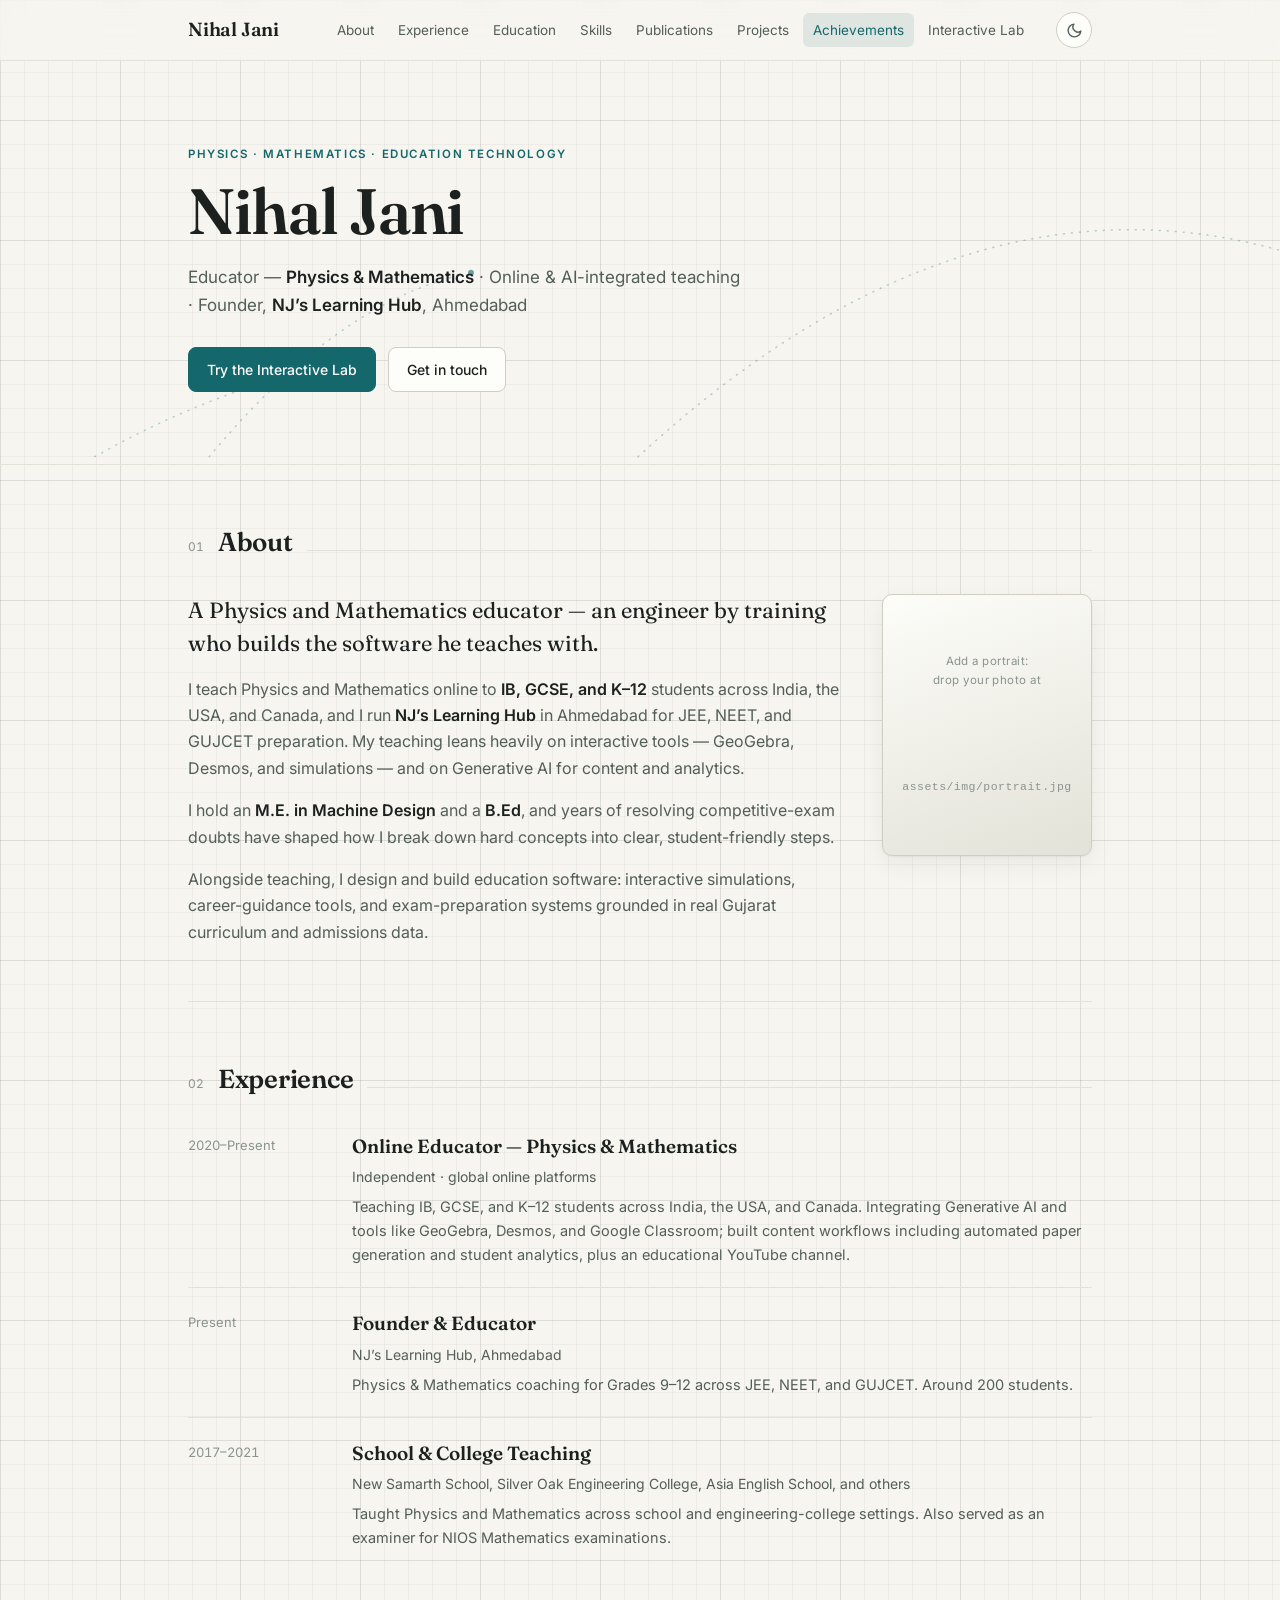
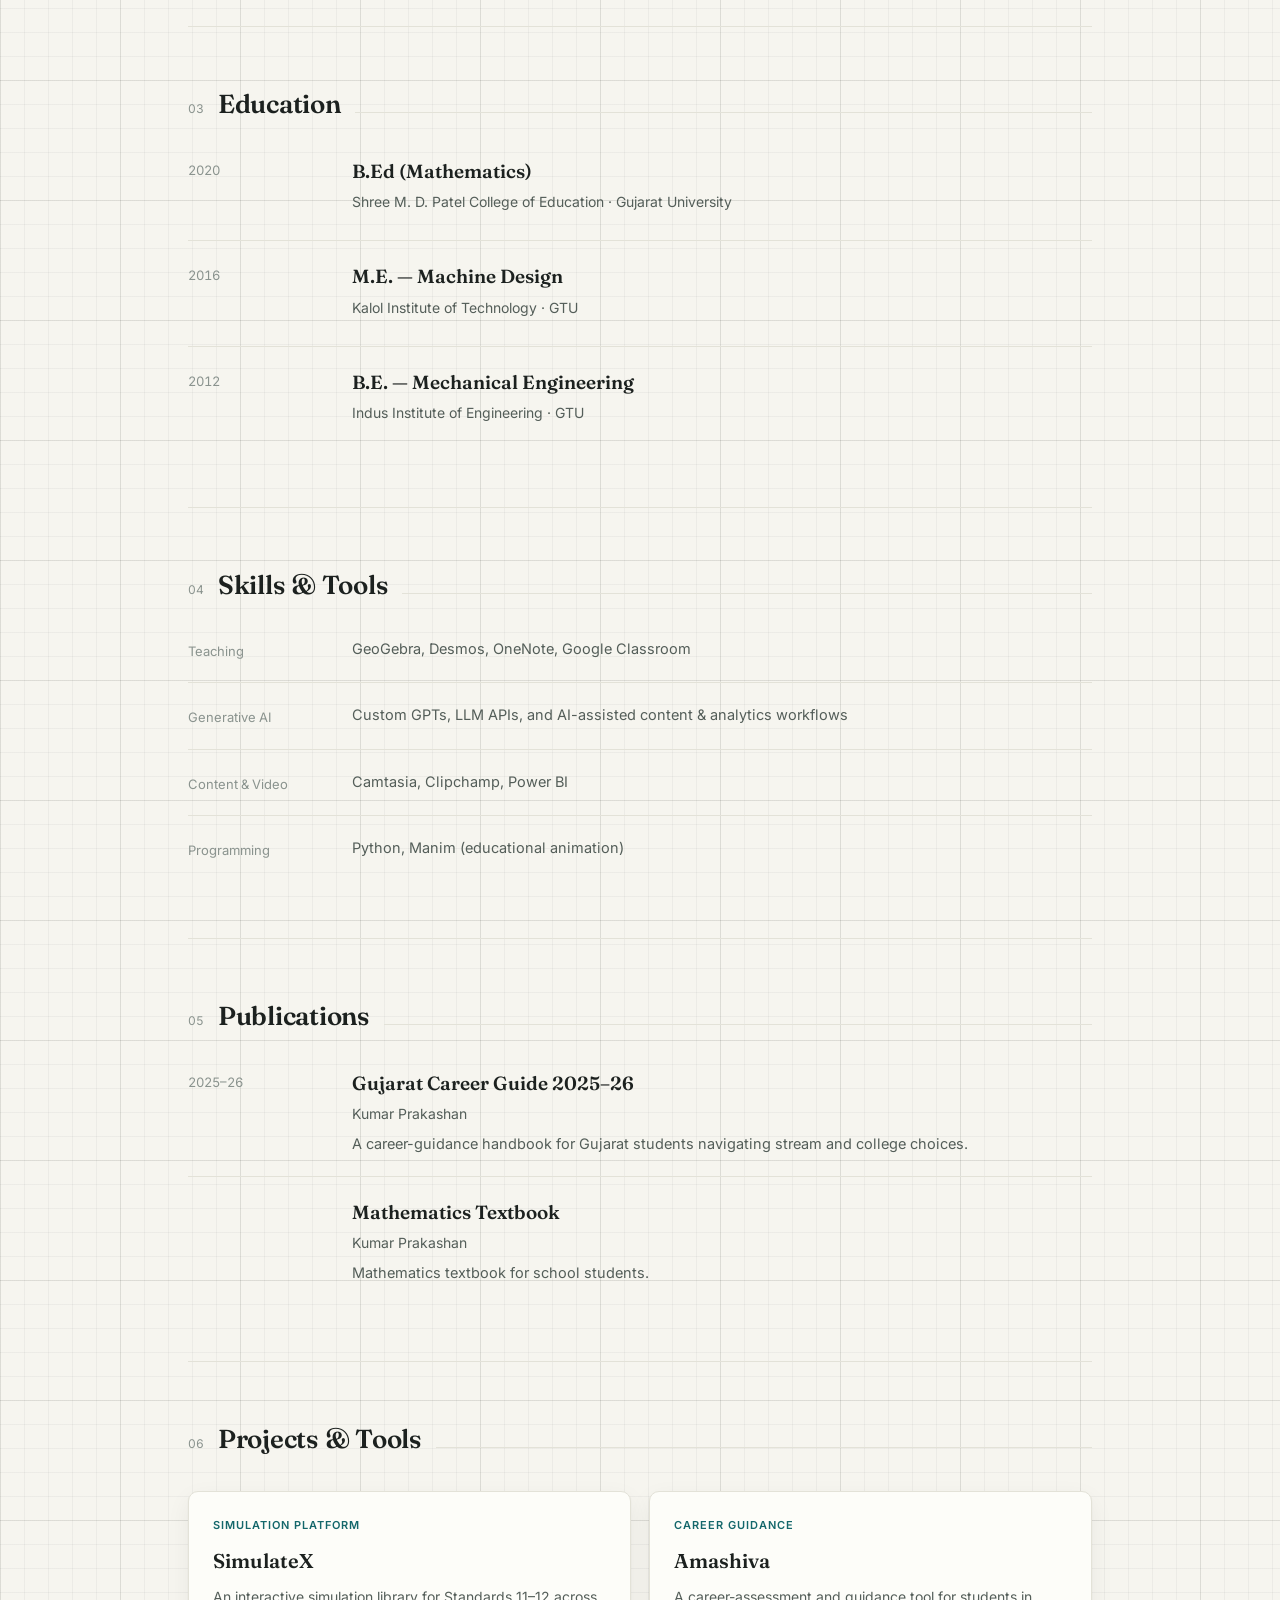
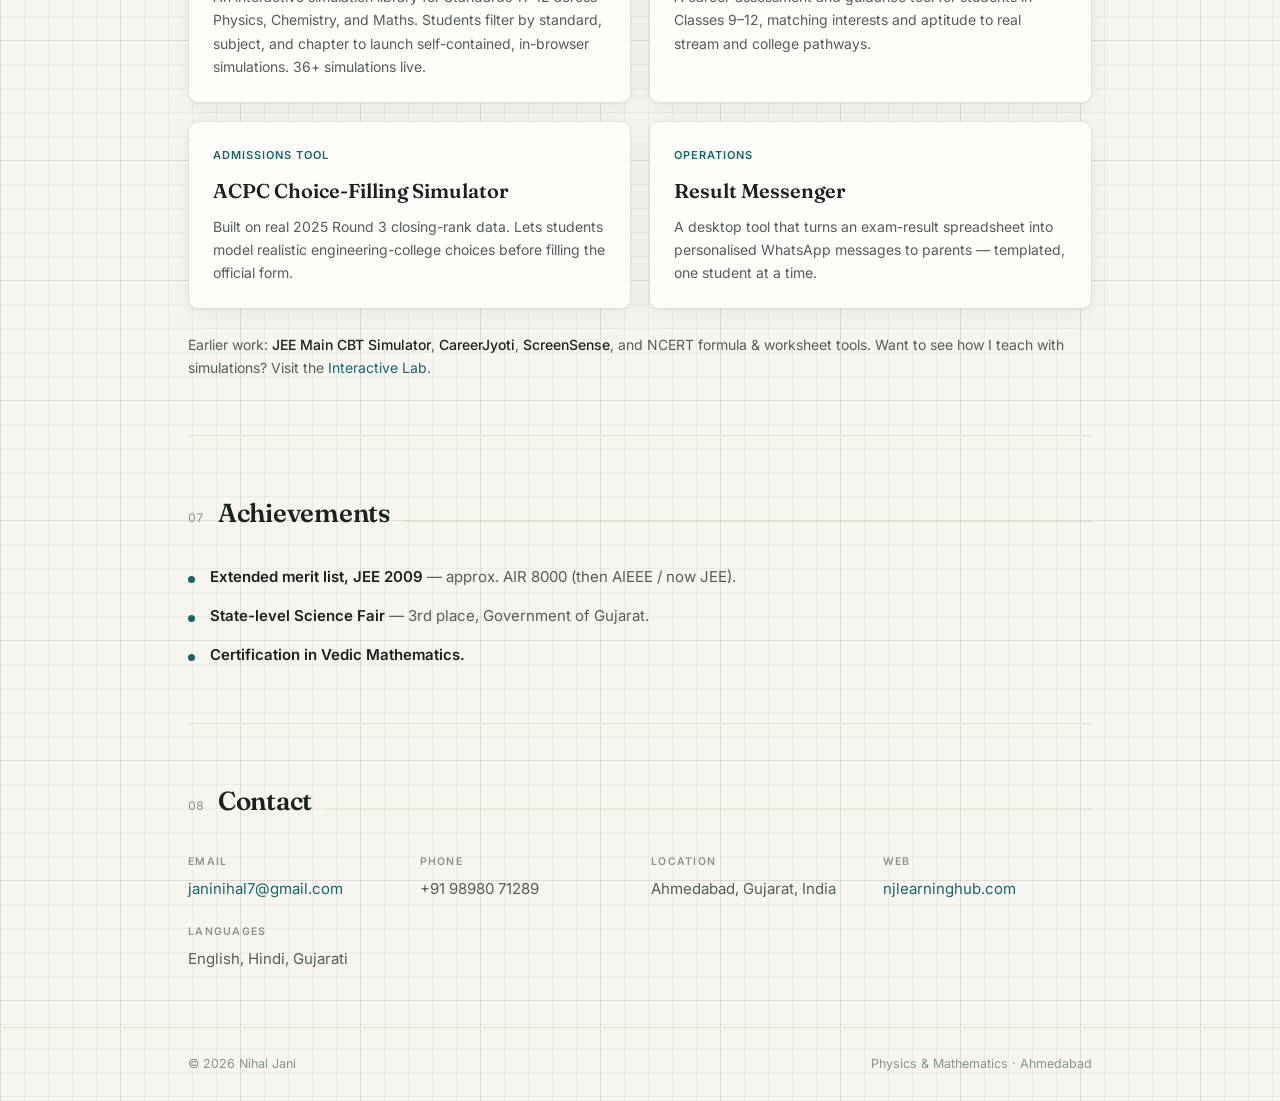
==== index.html @ f0319551 "Add personal portfolio site with interactive physics lab Academic-style portfolio for Nihal Jani (Ab" ====
<!DOCTYPE html>
<html lang="en">
<head>
<meta charset="UTF-8" />
<meta name="viewport" content="width=device-width, initial-scale=1.0" />
<title>Nihal Jani — Physics &amp; Mathematics Educator</title>
<meta name="description" content="Nihal Jani teaches Physics and Mathematics online to IB, GCSE, and K–12 students worldwide, runs NJ's Learning Hub in Ahmedabad, and builds interactive education software." />
<link rel="preconnect" href="https://fonts.googleapis.com" />
<link rel="preconnect" href="https://fonts.gstatic.com" crossorigin />
<link href="https://fonts.googleapis.com/css2?family=Fraunces:opsz,wght@9..144,400;9..144,600&family=Inter:wght@400;500;600&display=swap" rel="stylesheet" />
<link rel="stylesheet" href="assets/css/style.css" />
<script>
  // Apply the saved / system theme before first paint to avoid a flash.
  (function () {
    var t = null;
    try { t = localStorage.getItem('theme'); } catch (e) {}
    if (!t) t = window.matchMedia('(prefers-color-scheme: dark)').matches ? 'dark' : 'light';
    if (t === 'dark') document.documentElement.setAttribute('data-theme', 'dark');
  })();
</script>
</head>
<body>

<header class="site-header">
  <div class="wrap">
    <a class="brand" href="index.html">Nihal Jani</a>
    <nav class="site-nav">
      <a href="#about">About</a>
      <a href="#experience">Experience</a>
      <a href="#education">Education</a>
      <a href="#skills">Skills</a>
      <a href="#publications">Publications</a>
      <a href="#projects">Projects</a>
      <a href="#achievements">Achievements</a>
      <a href="tools.html">Interactive Lab</a>
    </nav>
    <button class="theme-toggle" id="theme-toggle" aria-label="Toggle dark / light theme" title="Toggle theme">
      <svg class="icon-moon" viewBox="0 0 24 24" fill="none" stroke="currentColor" stroke-width="2" stroke-linecap="round" stroke-linejoin="round"><path d="M21 12.79A9 9 0 1 1 11.21 3 7 7 0 0 0 21 12.79z"/></svg>
      <svg class="icon-sun" viewBox="0 0 24 24" fill="none" stroke="currentColor" stroke-width="2" stroke-linecap="round" stroke-linejoin="round"><circle cx="12" cy="12" r="5"/><line x1="12" y1="1" x2="12" y2="3"/><line x1="12" y1="21" x2="12" y2="23"/><line x1="4.22" y1="4.22" x2="5.64" y2="5.64"/><line x1="18.36" y1="18.36" x2="19.78" y2="19.78"/><line x1="1" y1="12" x2="3" y2="12"/><line x1="21" y1="12" x2="23" y2="12"/><line x1="4.22" y1="19.78" x2="5.64" y2="18.36"/><line x1="18.36" y1="5.64" x2="19.78" y2="4.22"/></svg>
    </button>
  </div>
</header>

<div class="hero">
  <canvas class="hero-canvas" id="hero-canvas" aria-hidden="true"></canvas>
  <div class="wrap">
    <div class="hero-kicker">Physics &middot; Mathematics &middot; Education Technology</div>
    <h1>Nihal Jani</h1>
    <p class="hero-roles">
      Educator — <b>Physics &amp; Mathematics</b> · Online &amp; AI-integrated teaching ·
      Founder, <b>NJ&rsquo;s Learning Hub</b>, Ahmedabad
    </p>
    <div class="hero-cta">
      <a class="btn primary" href="tools.html">Try the Interactive Lab</a>
      <a class="btn" href="#contact">Get in touch</a>
    </div>
  </div>
</div>

<main class="wrap">

  <!-- ABOUT -->
  <section class="section" id="about">
    <div class="section-head"><span class="num">01</span><h2>About</h2></div>
    <div class="about-2col fade">
      <div class="prose">
        <p class="lead">A Physics and Mathematics educator — an engineer by training who builds the software he teaches with.</p>
        <p>I teach Physics and Mathematics online to <strong>IB, GCSE, and K&ndash;12</strong> students across India, the USA, and Canada, and I run <strong>NJ&rsquo;s Learning Hub</strong> in Ahmedabad for JEE, NEET, and GUJCET preparation. My teaching leans heavily on interactive tools &mdash; GeoGebra, Desmos, and simulations &mdash; and on Generative AI for content and analytics.</p>
        <p>I hold an <strong>M.E. in Machine Design</strong> and a <strong>B.Ed</strong>, and years of resolving competitive-exam doubts have shaped how I break down hard concepts into clear, student-friendly steps.</p>
        <p>Alongside teaching, I design and build education software: interactive simulations, career-guidance tools, and exam-preparation systems grounded in real Gujarat curriculum and admissions data.</p>
      </div>
      <div class="portrait" id="portrait">Add a portrait:<br/>drop your photo at<br/><code>assets/img/portrait.jpg</code></div>
    </div>
  </section>

  <!-- EXPERIENCE -->
  <section class="section" id="experience">
    <div class="section-head"><span class="num">02</span><h2>Experience</h2></div>
    <div class="fade">
      <div class="entry">
        <div class="when">2020&ndash;Present</div>
        <div class="what">
          <h3>Online Educator &mdash; Physics &amp; Mathematics</h3>
          <div class="where">Independent &middot; global online platforms</div>
          <p>Teaching IB, GCSE, and K&ndash;12 students across India, the USA, and Canada. Integrating Generative AI and tools like GeoGebra, Desmos, and Google Classroom; built content workflows including automated paper generation and student analytics, plus an educational YouTube channel.</p>
        </div>
      </div>
      <div class="entry">
        <div class="when">Present</div>
        <div class="what">
          <h3>Founder &amp; Educator</h3>
          <div class="where">NJ&rsquo;s Learning Hub, Ahmedabad</div>
          <p>Physics &amp; Mathematics coaching for Grades 9&ndash;12 across JEE, NEET, and GUJCET. Around 200 students.</p>
        </div>
      </div>
      <div class="entry">
        <div class="when">2017&ndash;2021</div>
        <div class="what">
          <h3>School &amp; College Teaching</h3>
          <div class="where">New Samarth School, Silver Oak Engineering College, Asia English School, and others</div>
          <p>Taught Physics and Mathematics across school and engineering-college settings. Also served as an examiner for NIOS Mathematics examinations.</p>
        </div>
      </div>
    </div>
  </section>

  <!-- EDUCATION -->
  <section class="section" id="education">
    <div class="section-head"><span class="num">03</span><h2>Education</h2></div>
    <div class="fade">
      <div class="entry">
        <div class="when">2020</div>
        <div class="what"><h3>B.Ed (Mathematics)</h3><div class="where">Shree M. D. Patel College of Education &middot; Gujarat University</div></div>
      </div>
      <div class="entry">
        <div class="when">2016</div>
        <div class="what"><h3>M.E. &mdash; Machine Design</h3><div class="where">Kalol Institute of Technology &middot; GTU</div></div>
      </div>
      <div class="entry">
        <div class="when">2012</div>
        <div class="what"><h3>B.E. &mdash; Mechanical Engineering</h3><div class="where">Indus Institute of Engineering &middot; GTU</div></div>
      </div>
    </div>
  </section>

  <!-- SKILLS -->
  <section class="section" id="skills">
    <div class="section-head"><span class="num">04</span><h2>Skills &amp; Tools</h2></div>
    <div class="fade">
      <div class="entry"><div class="when">Teaching</div><div class="what"><p>GeoGebra, Desmos, OneNote, Google Classroom</p></div></div>
      <div class="entry"><div class="when">Generative AI</div><div class="what"><p>Custom GPTs, LLM APIs, and AI-assisted content &amp; analytics workflows</p></div></div>
      <div class="entry"><div class="when">Content &amp; Video</div><div class="what"><p>Camtasia, Clipchamp, Power BI</p></div></div>
      <div class="entry"><div class="when">Programming</div><div class="what"><p>Python, Manim (educational animation)</p></div></div>
    </div>
  </section>

  <!-- PUBLICATIONS -->
  <section class="section" id="publications">
    <div class="section-head"><span class="num">05</span><h2>Publications</h2></div>
    <div class="fade">
      <div class="entry">
        <div class="when">2025&ndash;26</div>
        <div class="what"><h3>Gujarat Career Guide 2025&ndash;26</h3><div class="where">Kumar Prakashan</div><p>A career-guidance handbook for Gujarat students navigating stream and college choices.</p></div>
      </div>
      <div class="entry">
        <div class="when">&nbsp;</div>
        <div class="what"><h3>Mathematics Textbook</h3><div class="where">Kumar Prakashan</div><p>Mathematics textbook for school students.</p></div>
      </div>
    </div>
  </section>

  <!-- PROJECTS -->
  <section class="section" id="projects">
    <div class="section-head"><span class="num">06</span><h2>Projects &amp; Tools</h2></div>
    <div class="projects fade">
      <div class="proj">
        <div class="kind">Simulation Platform</div>
        <h3>SimulateX</h3>
        <p>An interactive simulation library for Standards 11&ndash;12 across Physics, Chemistry, and Maths. Students filter by standard, subject, and chapter to launch self-contained, in-browser simulations. 36+ simulations live.</p>
      </div>
      <div class="proj">
        <div class="kind">Career Guidance</div>
        <h3>Amashiva</h3>
        <p>A career-assessment and guidance tool for students in Classes 9&ndash;12, matching interests and aptitude to real stream and college pathways.</p>
      </div>
      <div class="proj">
        <div class="kind">Admissions Tool</div>
        <h3>ACPC Choice-Filling Simulator</h3>
        <p>Built on real 2025 Round 3 closing-rank data. Lets students model realistic engineering-college choices before filling the official form.</p>
      </div>
      <div class="proj">
        <div class="kind">Operations</div>
        <h3>Result Messenger</h3>
        <p>A desktop tool that turns an exam-result spreadsheet into personalised WhatsApp messages to parents &mdash; templated, one student at a time.</p>
      </div>
      <p class="earlier">Earlier work: <b>JEE Main CBT Simulator</b>, <b>CareerJyoti</b>, <b>ScreenSense</b>, and NCERT formula &amp; worksheet tools. Want to see how I teach with simulations? Visit the <a href="tools.html">Interactive Lab</a>.</p>
    </div>
  </section>

  <!-- ACHIEVEMENTS -->
  <section class="section" id="achievements">
    <div class="section-head"><span class="num">07</span><h2>Achievements</h2></div>
    <ul class="facts fade">
      <li><b>Extended merit list, JEE 2009</b> &mdash; approx. AIR 8000 (then AIEEE / now JEE).</li>
      <li><b>State-level Science Fair</b> &mdash; 3rd place, Government of Gujarat.</li>
      <li><b>Certification in Vedic Mathematics.</b></li>
    </ul>
  </section>

  <!-- CONTACT -->
  <section class="section" id="contact">
    <div class="section-head"><span class="num">08</span><h2>Contact</h2></div>
    <div class="contact-grid fade">
      <div><span class="label">Email</span><a href="mailto:janinihal7@gmail.com">janinihal7@gmail.com</a></div>
      <div><span class="label">Phone</span>+91 98980 71289</div>
      <div><span class="label">Location</span>Ahmedabad, Gujarat, India</div>
      <div><span class="label">Web</span><a href="https://njlearninghub.com" target="_blank" rel="noopener">njlearninghub.com</a></div>
      <div><span class="label">Languages</span>English, Hindi, Gujarati</div>
    </div>
  </section>

</main>

<footer class="site-footer">
  <div class="wrap">
    <span>&copy; <span id="yr"></span> Nihal Jani</span>
    <span>Physics &amp; Mathematics &middot; Ahmedabad</span>
  </div>
</footer>

<script src="assets/js/theme.js"></script>
<script src="assets/js/main.js"></script>
</body>
</html>
---- assets/css/style.css ----
/* ==========================================================================
   Nihal Jani — personal portfolio
   Theme: "Field Notes" — graph-paper light mode, chalkboard dark mode.
   ========================================================================== */

:root{
  --bg:#f6f5ef;
  --surface:#fdfdf9;
  --ink:#1c211f;
  --soft:#545e59;
  --faint:#8a938e;
  --rule:#e3e2d8;
  --rule-strong:#cfcec2;
  --accent:#14676b;
  --accent-soft:rgba(20,103,107,.10);
  --accent-2:#b4550a;
  --grid:rgba(28,33,31,.045);
  --grid-major:rgba(28,33,31,.08);
  --shadow:0 1px 2px rgba(28,33,31,.05),0 8px 24px rgba(28,33,31,.06);
  /* sim series (validated: light surface #fdfdf9) */
  --series-1:#2a78d6;
  --series-2:#1baf7a;
  --series-3:#eb6834;
  --series-4:#e34948;
  --serif:"Fraunces",Georgia,serif;
  --sans:"Inter",system-ui,-apple-system,"Segoe UI",sans-serif;
}
[data-theme="dark"]{
  --bg:#0e1213;
  --surface:#171b1e;
  --ink:#e9ece8;
  --soft:#a9b2ac;
  --faint:#717b76;
  --rule:#262c2d;
  --rule-strong:#39413f;
  --accent:#4cc4b4;
  --accent-soft:rgba(76,196,180,.12);
  --accent-2:#f0a35c;
  --grid:rgba(233,236,232,.045);
  --grid-major:rgba(233,236,232,.075);
  --shadow:0 1px 2px rgba(0,0,0,.35),0 10px 30px rgba(0,0,0,.35);
  /* sim series (validated: dark surface #171b1e) */
  --series-1:#3987e5;
  --series-2:#199e70;
  --series-3:#d95926;
  --series-4:#e66767;
}

*{box-sizing:border-box;margin:0;padding:0;}
html{scroll-behavior:smooth;}
section[id]{scroll-margin-top:76px;}
body{
  background:
    linear-gradient(var(--grid) 1px,transparent 1px),
    linear-gradient(90deg,var(--grid) 1px,transparent 1px),
    linear-gradient(var(--grid-major) 1px,transparent 1px),
    linear-gradient(90deg,var(--grid-major) 1px,transparent 1px),
    var(--bg);
  background-size:24px 24px,24px 24px,120px 120px,120px 120px;
  color:var(--ink);
  font-family:var(--sans);
  font-size:16px;line-height:1.65;
  -webkit-font-smoothing:antialiased;
  transition:background-color .3s,color .3s;
}
a{color:var(--accent);text-decoration:none;}
a:hover{text-decoration:underline;text-underline-offset:3px;}
::selection{background:var(--accent-soft);}

.wrap{max-width:960px;margin:0 auto;padding:0 28px;}

/* ---------- header ---------- */
.site-header{
  position:sticky;top:0;z-index:50;
  background:color-mix(in srgb,var(--bg) 84%,transparent);
  backdrop-filter:blur(10px);-webkit-backdrop-filter:blur(10px);
  border-bottom:1px solid var(--rule);
}
.site-header .wrap{display:flex;align-items:center;gap:22px;height:60px;}
.brand{font-family:var(--serif);font-weight:600;font-size:19px;color:var(--ink);letter-spacing:-.01em;}
.brand:hover{text-decoration:none;color:var(--accent);}
.site-nav{display:flex;gap:4px;margin-left:auto;flex-wrap:wrap;}
.site-nav a{
  font-size:13.5px;color:var(--soft);padding:6px 10px;border-radius:6px;
}
.site-nav a:hover{color:var(--ink);background:var(--accent-soft);text-decoration:none;}
.site-nav a.active{color:var(--accent);background:var(--accent-soft);}
.theme-toggle{
  border:1px solid var(--rule-strong);background:var(--surface);color:var(--soft);
  width:36px;height:36px;border-radius:50%;cursor:pointer;flex:none;
  display:grid;place-items:center;transition:transform .2s,color .2s,border-color .2s;
}
.theme-toggle:hover{color:var(--accent);border-color:var(--accent);transform:rotate(15deg);}
.theme-toggle svg{width:17px;height:17px;}
[data-theme="dark"] .icon-moon{display:none;}
:not([data-theme="dark"]) .icon-sun{display:none;}
[data-theme="dark"] .icon-sun{display:block;}

/* ---------- hero ---------- */
.hero{position:relative;overflow:hidden;border-bottom:1px solid var(--rule);}
.hero-canvas{position:absolute;inset:0;width:100%;height:100%;pointer-events:none;}
.hero .wrap{position:relative;padding-top:84px;padding-bottom:72px;}
.hero-kicker{font-size:11.5px;letter-spacing:.14em;text-transform:uppercase;color:var(--accent);font-weight:600;margin-bottom:14px;}
.hero h1{font-family:var(--serif);font-weight:600;font-size:clamp(40px,7vw,64px);line-height:1.04;letter-spacing:-.02em;}
.hero-roles{margin-top:18px;font-size:17px;color:var(--soft);max-width:560px;}
.hero-roles b{color:var(--ink);font-weight:600;}
.hero-cta{margin-top:28px;display:flex;gap:12px;flex-wrap:wrap;}
.btn{
  display:inline-flex;align-items:center;gap:8px;font-size:14px;font-weight:500;
  padding:10px 18px;border-radius:8px;border:1px solid var(--rule-strong);
  background:var(--surface);color:var(--ink);transition:border-color .2s,transform .15s;
}
.btn:hover{text-decoration:none;border-color:var(--accent);transform:translateY(-1px);}
.btn.primary{background:var(--accent);border-color:var(--accent);color:#fff;}
[data-theme="dark"] .btn.primary{color:#0e1213;}
.btn.primary:hover{filter:brightness(1.08);}

/* ---------- sections ---------- */
.section{padding:56px 0;border-bottom:1px solid var(--rule);}
.section:last-of-type{border-bottom:none;}
.section-head{display:flex;align-items:baseline;gap:14px;margin-bottom:30px;}
.section-head h2{font-family:var(--serif);font-size:26px;font-weight:600;letter-spacing:-.01em;}
.section-head .num{font-size:12px;color:var(--faint);font-variant-numeric:tabular-nums;}
.section-head::after{content:"";flex:1;height:1px;background:var(--rule);}

.about-2col{display:grid;grid-template-columns:1fr 210px;gap:40px;align-items:start;}
.prose p{margin-bottom:16px;color:var(--soft);}
.prose p:last-child{margin-bottom:0;}
.prose strong{color:var(--ink);font-weight:600;}
.lead{font-family:var(--serif);font-size:22px;line-height:1.5;color:var(--ink)!important;}
.portrait{
  width:100%;aspect-ratio:4/5;border-radius:10px;overflow:hidden;
  background:linear-gradient(160deg,var(--surface),var(--rule));
  border:1px solid var(--rule-strong);box-shadow:var(--shadow);
  display:grid;place-items:center;color:var(--faint);font-size:11.5px;
  letter-spacing:.04em;text-align:center;padding:14px;
}
.portrait img{width:100%;height:100%;object-fit:cover;display:block;}

.entry{padding:20px 0;border-top:1px solid var(--rule);display:grid;grid-template-columns:140px 1fr;gap:24px;}
.entry:first-child{border-top:none;padding-top:0;}
.entry .when{font-size:13px;color:var(--faint);font-variant-numeric:tabular-nums;padding-top:4px;}
.entry h3{font-family:var(--serif);font-size:19px;font-weight:600;margin-bottom:3px;}
.entry .where{font-size:14px;color:var(--soft);margin-bottom:7px;}
.entry .what p{font-size:14.5px;color:var(--soft);}

.facts{list-style:none;display:flex;flex-direction:column;gap:14px;}
.facts li{padding-left:22px;position:relative;font-size:15px;color:var(--soft);}
.facts li::before{content:"";position:absolute;left:0;top:11px;width:7px;height:7px;border-radius:50%;background:var(--accent);}
.facts li b{color:var(--ink);font-weight:600;}

/* ---------- project cards ---------- */
.projects{display:grid;grid-template-columns:1fr 1fr;gap:18px;}
.proj{
  border:1px solid var(--rule);border-radius:10px;padding:24px;background:var(--surface);
  box-shadow:var(--shadow);transition:border-color .2s,transform .2s;
}
.proj:hover{border-color:var(--accent);transform:translateY(-2px);}
.proj .kind{font-size:11px;letter-spacing:.09em;text-transform:uppercase;color:var(--accent);font-weight:600;margin-bottom:10px;}
.proj h3{font-family:var(--serif);font-size:20px;font-weight:600;margin-bottom:8px;}
.proj p{font-size:14px;color:var(--soft);}
.earlier{margin-top:6px;font-size:14px;color:var(--soft);grid-column:1/-1;}
.earlier b{color:var(--ink);font-weight:500;}

/* ---------- contact / footer ---------- */
.contact-grid{display:grid;grid-template-columns:repeat(auto-fit,minmax(200px,1fr));gap:22px;}
.contact-grid .label{font-size:10.5px;letter-spacing:.12em;text-transform:uppercase;color:var(--faint);display:block;margin-bottom:6px;font-weight:600;}
.contact-grid div{font-size:15px;color:var(--soft);}
.site-footer{border-top:1px solid var(--rule);padding:26px 0;font-size:12.5px;color:var(--faint);}
.site-footer .wrap{display:flex;justify-content:space-between;gap:14px;flex-wrap:wrap;}

/* ---------- reveal animation ---------- */
.fade{opacity:0;transform:translateY(12px);transition:opacity .6s ease,transform .6s ease;}
.fade.in{opacity:1;transform:none;}

/* ==========================================================================
   Interactive lab (tools.html)
   ========================================================================== */
.lab-intro{padding:56px 0 12px;}
.lab-intro h1{font-family:var(--serif);font-size:clamp(32px,5vw,44px);font-weight:600;letter-spacing:-.02em;margin-bottom:12px;}
.lab-intro p{color:var(--soft);max-width:640px;}

.sim{margin:44px 0 8px;border:1px solid var(--rule);border-radius:12px;background:var(--surface);box-shadow:var(--shadow);overflow:hidden;}
.sim-head{padding:22px 26px 0;}
.sim-head .kind{font-size:11px;letter-spacing:.09em;text-transform:uppercase;color:var(--accent);font-weight:600;margin-bottom:6px;}
.sim-head h2{font-family:var(--serif);font-size:24px;font-weight:600;margin-bottom:6px;}
.sim-head p{font-size:14px;color:var(--soft);max-width:640px;}
.sim-canvas-wrap{position:relative;margin:18px 26px 0;}
.sim canvas{display:block;width:100%;border:1px solid var(--rule);border-radius:8px;background:var(--surface);}
.sim-tip{
  position:absolute;pointer-events:none;background:var(--ink);color:var(--bg);
  font-size:12px;line-height:1.45;padding:7px 10px;border-radius:6px;white-space:nowrap;
  transform:translate(-50%,calc(-100% - 10px));opacity:0;transition:opacity .12s;
  font-variant-numeric:tabular-nums;box-shadow:var(--shadow);z-index:5;
}
.sim-tip.show{opacity:1;}

.sim-controls{display:flex;flex-wrap:wrap;gap:18px 28px;padding:18px 26px 8px;align-items:end;}
.ctl{display:flex;flex-direction:column;gap:6px;min-width:170px;flex:1;}
.ctl label{font-size:12px;color:var(--soft);font-weight:500;display:flex;justify-content:space-between;gap:10px;}
.ctl label output{color:var(--ink);font-weight:600;font-variant-numeric:tabular-nums;}
.ctl input[type=range]{
  -webkit-appearance:none;appearance:none;width:100%;height:4px;border-radius:2px;
  background:var(--rule-strong);outline:none;cursor:pointer;
}
.ctl input[type=range]::-webkit-slider-thumb{
  -webkit-appearance:none;appearance:none;width:16px;height:16px;border-radius:50%;
  background:var(--accent);border:2px solid var(--surface);box-shadow:0 0 0 1px var(--accent);
}
.ctl input[type=range]::-moz-range-thumb{
  width:14px;height:14px;border-radius:50%;background:var(--accent);
  border:2px solid var(--surface);box-shadow:0 0 0 1px var(--accent);
}
.ctl select{
  font:inherit;font-size:13.5px;color:var(--ink);background:var(--surface);
  border:1px solid var(--rule-strong);border-radius:6px;padding:7px 10px;cursor:pointer;
}
.sim-actions{display:flex;gap:10px;flex:none;}
.sim-actions .btn{font-size:13.5px;padding:8px 16px;}

.readouts{display:flex;flex-wrap:wrap;gap:12px;padding:14px 26px 24px;}
.readout{
  border:1px solid var(--rule);border-radius:8px;padding:10px 16px;min-width:130px;flex:1;
  background:color-mix(in srgb,var(--surface) 60%,var(--bg));
}
.readout .r-label{font-size:10.5px;letter-spacing:.1em;text-transform:uppercase;color:var(--faint);font-weight:600;}
.readout .r-value{font-size:20px;font-weight:600;color:var(--ink);font-variant-numeric:tabular-nums;}
.readout .r-value small{font-size:12px;color:var(--soft);font-weight:500;margin-left:2px;}

.formula{padding:0 26px 22px;font-size:13px;color:var(--faint);font-style:italic;}
.formula code{font-style:normal;font-family:ui-monospace,SFMono-Regular,Menlo,monospace;font-size:12.5px;color:var(--soft);background:var(--accent-soft);padding:2px 7px;border-radius:5px;}

/* ---------- responsive ---------- */
@media(max-width:860px){
  .about-2col{grid-template-columns:1fr;gap:24px;}
  .portrait{max-width:210px;order:-1;}
  .projects{grid-template-columns:1fr;}
  .entry{grid-template-columns:1fr;gap:4px;}
  .entry .when{padding-top:0;}
  .site-header .wrap{height:auto;padding-top:10px;padding-bottom:10px;flex-wrap:wrap;gap:8px 14px;}
  .site-nav{margin-left:0;width:100%;order:3;}
  .theme-toggle{margin-left:auto;}
  .sim-canvas-wrap,.sim-controls,.readouts,.formula{margin-left:0;margin-right:0;}
  .sim-canvas-wrap{margin:16px 16px 0;}
  .sim-controls{padding:16px 16px 6px;}
  .readouts{padding:12px 16px 20px;}
  .formula{padding:0 16px 20px;}
}
@media(prefers-reduced-motion:reduce){
  *{transition:none!important;animation:none!important;scroll-behavior:auto!important;}
  .fade{opacity:1;transform:none;}
}
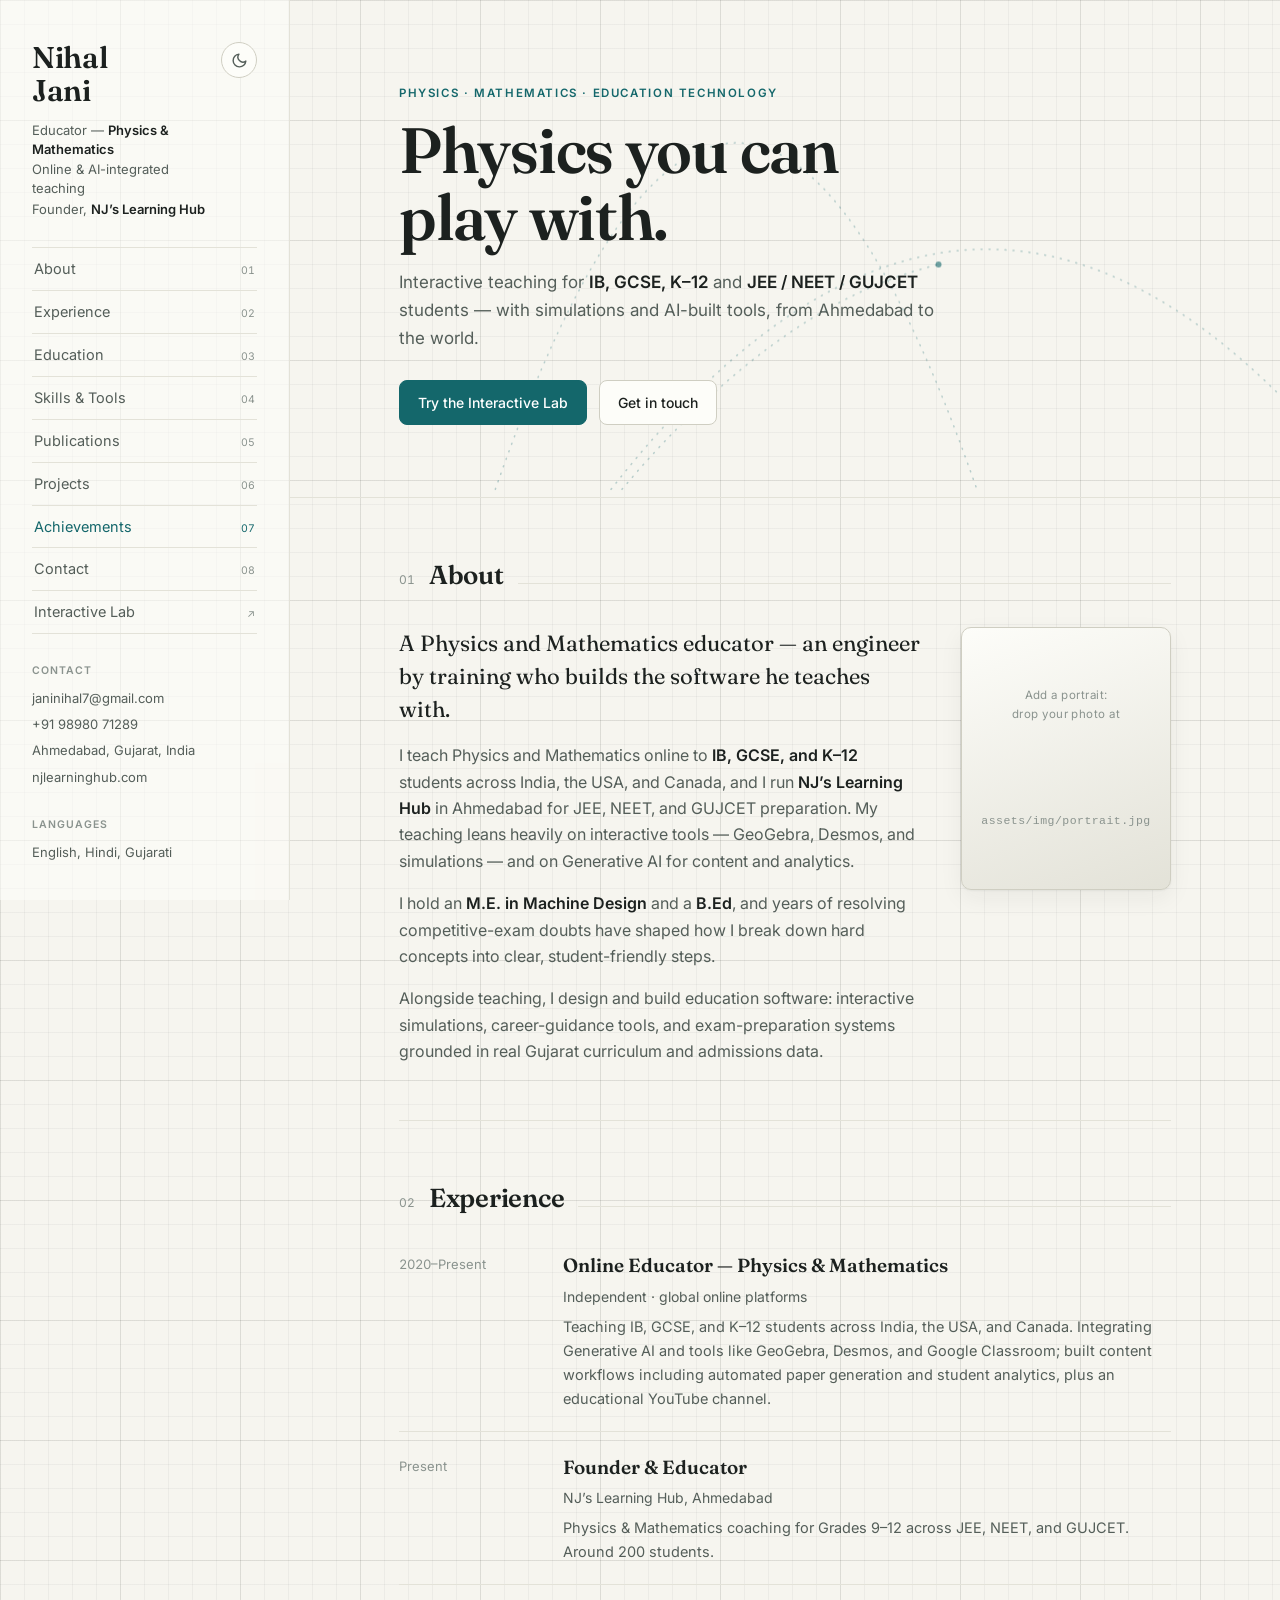
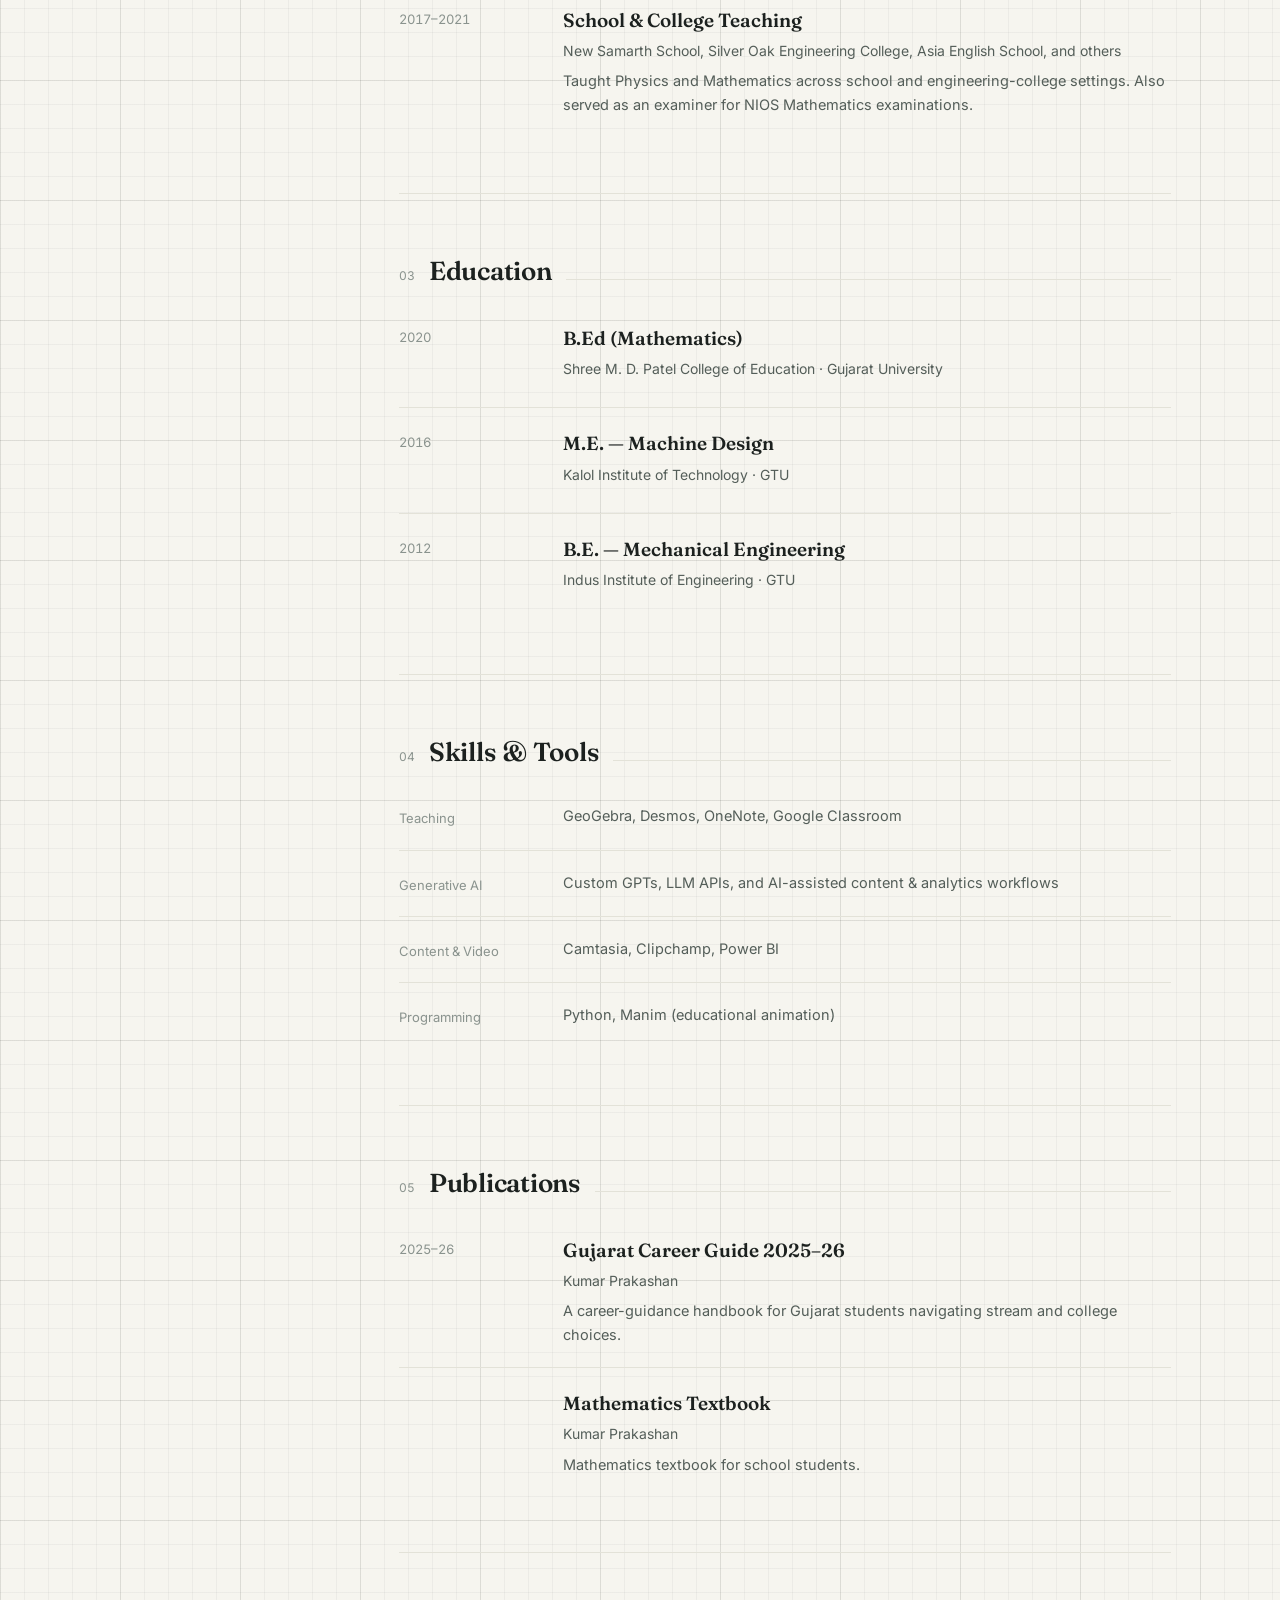
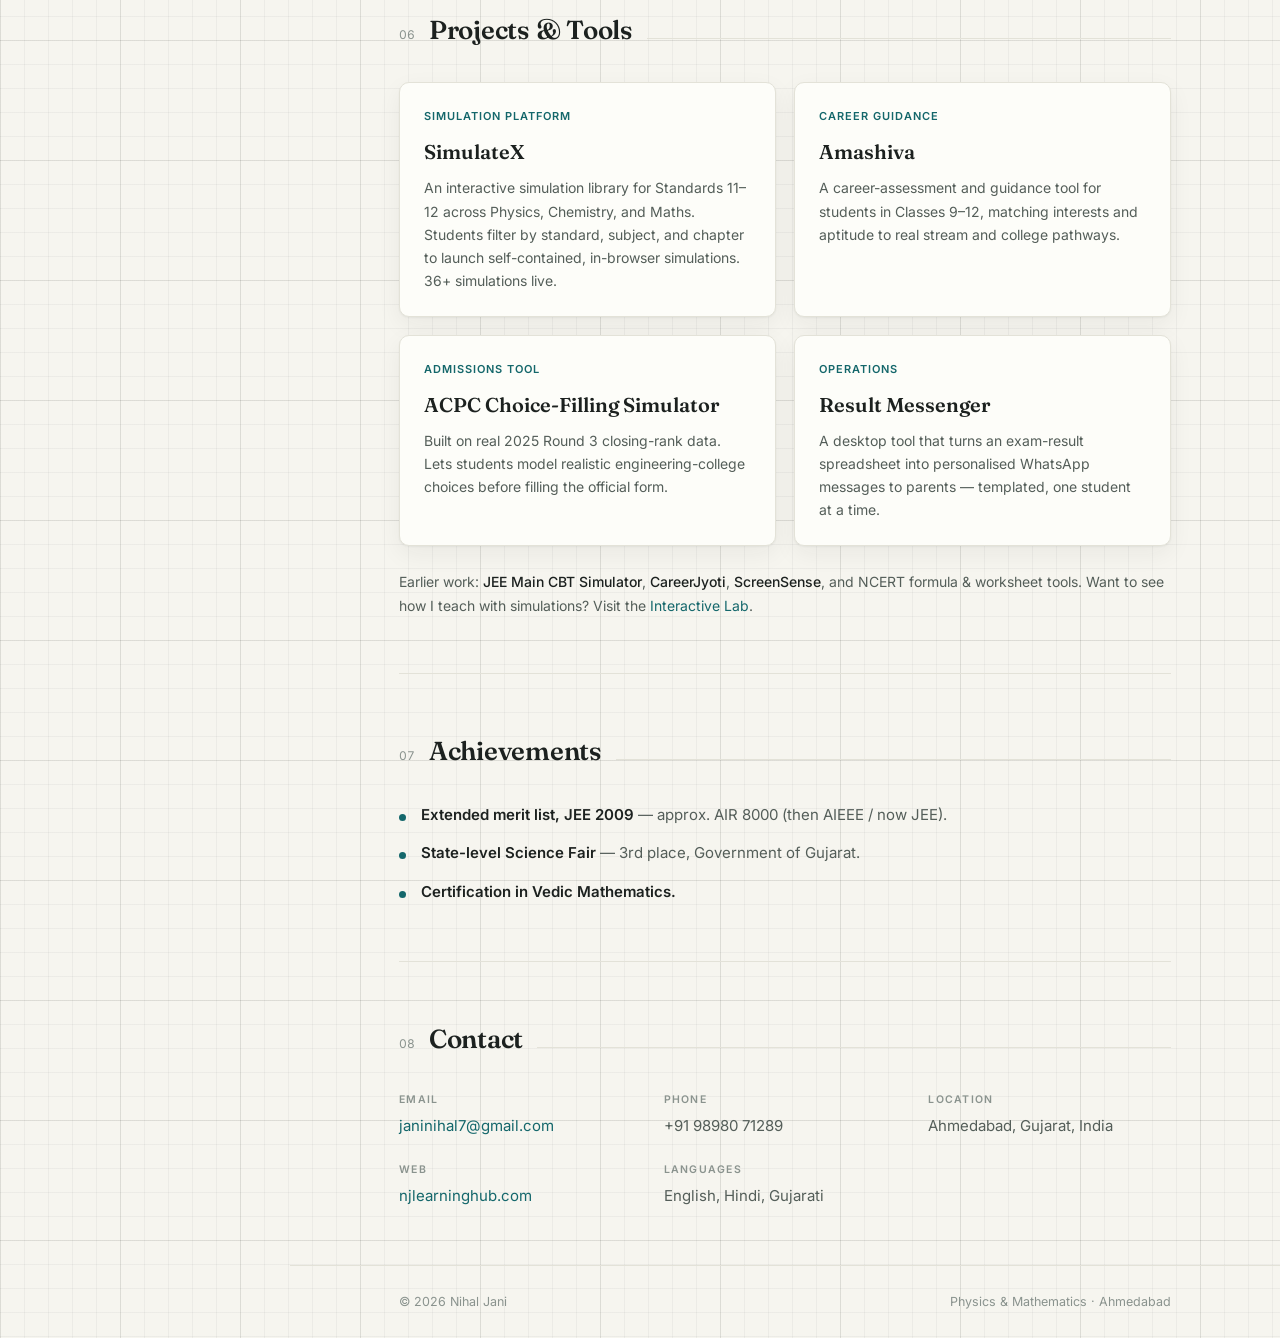
==== commit f41ddfb8: "Replace sticky top header with fixed left sidebar The navigation now lives in a fixed left rail carr" ====
--- a/index.html
+++ b/index.html
@@ -21,34 +21,62 @@
 </head>
 <body>
 
-<header class="site-header">
-  <div class="wrap">
-    <a class="brand" href="index.html">Nihal Jani</a>
-    <nav class="site-nav">
-      <a href="#about">About</a>
-      <a href="#experience">Experience</a>
-      <a href="#education">Education</a>
-      <a href="#skills">Skills</a>
-      <a href="#publications">Publications</a>
-      <a href="#projects">Projects</a>
-      <a href="#achievements">Achievements</a>
-      <a href="tools.html">Interactive Lab</a>
-    </nav>
+<aside class="rail">
+  <div class="rail-top">
+    <div>
+      <a class="rail-name" href="index.html">Nihal<br/>Jani</a>
+      <div class="rail-roles">
+        <div>Educator &mdash; <b>Physics &amp; Mathematics</b></div>
+        <div>Online &amp; AI-integrated teaching</div>
+        <div>Founder, <b>NJ&rsquo;s Learning Hub</b></div>
+      </div>
+    </div>
     <button class="theme-toggle" id="theme-toggle" aria-label="Toggle dark / light theme" title="Toggle theme">
       <svg class="icon-moon" viewBox="0 0 24 24" fill="none" stroke="currentColor" stroke-width="2" stroke-linecap="round" stroke-linejoin="round"><path d="M21 12.79A9 9 0 1 1 11.21 3 7 7 0 0 0 21 12.79z"/></svg>
       <svg class="icon-sun" viewBox="0 0 24 24" fill="none" stroke="currentColor" stroke-width="2" stroke-linecap="round" stroke-linejoin="round"><circle cx="12" cy="12" r="5"/><line x1="12" y1="1" x2="12" y2="3"/><line x1="12" y1="21" x2="12" y2="23"/><line x1="4.22" y1="4.22" x2="5.64" y2="5.64"/><line x1="18.36" y1="18.36" x2="19.78" y2="19.78"/><line x1="1" y1="12" x2="3" y2="12"/><line x1="21" y1="12" x2="23" y2="12"/><line x1="4.22" y1="19.78" x2="5.64" y2="18.36"/><line x1="18.36" y1="5.64" x2="19.78" y2="4.22"/></svg>
     </button>
   </div>
-</header>
+
+  <nav class="rail-nav">
+    <a href="#about">About <span class="n">01</span></a>
+    <a href="#experience">Experience <span class="n">02</span></a>
+    <a href="#education">Education <span class="n">03</span></a>
+    <a href="#skills">Skills &amp; Tools <span class="n">04</span></a>
+    <a href="#publications">Publications <span class="n">05</span></a>
+    <a href="#projects">Projects <span class="n">06</span></a>
+    <a href="#achievements">Achievements <span class="n">07</span></a>
+    <a href="#contact">Contact <span class="n">08</span></a>
+    <a href="tools.html">Interactive Lab <span class="n">&#8599;</span></a>
+  </nav>
+
+  <div class="rail-block">
+    <span class="label">Contact</span>
+    <div class="rail-contact">
+      <span>janinihal7@gmail.com</span>
+      <span>+91 98980 71289</span>
+      <span>Ahmedabad, Gujarat, India</span>
+      <span>njlearninghub.com</span>
+    </div>
+  </div>
+
+  <div class="rail-block">
+    <span class="label">Languages</span>
+    <div class="rail-meta">English, Hindi, Gujarati</div>
+  </div>
+
+  <div class="rail-foot">&copy; <span class="yr"></span> Nihal Jani</div>
+</aside>
+
+<main>
 
 <div class="hero">
   <canvas class="hero-canvas" id="hero-canvas" aria-hidden="true"></canvas>
   <div class="wrap">
     <div class="hero-kicker">Physics &middot; Mathematics &middot; Education Technology</div>
-    <h1>Nihal Jani</h1>
+    <h1>Physics you can<br/>play with.</h1>
     <p class="hero-roles">
-      Educator — <b>Physics &amp; Mathematics</b> · Online &amp; AI-integrated teaching ·
-      Founder, <b>NJ&rsquo;s Learning Hub</b>, Ahmedabad
+      Interactive teaching for <b>IB, GCSE, K&ndash;12</b> and <b>JEE / NEET / GUJCET</b> students &mdash;
+      with simulations and AI-built tools, from Ahmedabad to the world.
     </p>
     <div class="hero-cta">
       <a class="btn primary" href="tools.html">Try the Interactive Lab</a>
@@ -57,7 +85,7 @@
   </div>
 </div>
 
-<main class="wrap">
+<div class="wrap">
 
   <!-- ABOUT -->
   <section class="section" id="about">
@@ -199,11 +227,13 @@
     </div>
   </section>
 
+</div>
+
 </main>
 
 <footer class="site-footer">
   <div class="wrap">
-    <span>&copy; <span id="yr"></span> Nihal Jani</span>
+    <span>&copy; <span class="yr"></span> Nihal Jani</span>
     <span>Physics &amp; Mathematics &middot; Ahmedabad</span>
   </div>
 </footer>
--- a/assets/css/style.css
+++ b/assets/css/style.css
@@ -24,6 +24,7 @@
   --series-4:#e34948;
   --serif:"Fraunces",Georgia,serif;
   --sans:"Inter",system-ui,-apple-system,"Segoe UI",sans-serif;
+  --rail:290px;
 }
 [data-theme="dark"]{
   --bg:#0e1213;
@@ -48,7 +49,7 @@
 
 *{box-sizing:border-box;margin:0;padding:0;}
 html{scroll-behavior:smooth;}
-section[id]{scroll-margin-top:76px;}
+section[id]{scroll-margin-top:24px;}
 body{
   background:
     linear-gradient(var(--grid) 1px,transparent 1px),
@@ -67,24 +68,38 @@
 a:hover{text-decoration:underline;text-underline-offset:3px;}
 ::selection{background:var(--accent-soft);}
 
-.wrap{max-width:960px;margin:0 auto;padding:0 28px;}
-
-/* ---------- header ---------- */
-.site-header{
-  position:sticky;top:0;z-index:50;
-  background:color-mix(in srgb,var(--bg) 84%,transparent);
-  backdrop-filter:blur(10px);-webkit-backdrop-filter:blur(10px);
+.wrap{max-width:860px;margin:0 auto;padding:0 44px;}
+
+/* ---------- left rail ---------- */
+.rail{
+  position:fixed;top:0;left:0;bottom:0;width:var(--rail);z-index:50;
+  border-right:1px solid var(--rule);
+  background:color-mix(in srgb,var(--surface) 55%,transparent);
+  padding:42px 32px 24px;overflow-y:auto;
+  display:flex;flex-direction:column;gap:28px;
+}
+.rail-top{display:flex;justify-content:space-between;align-items:flex-start;gap:12px;}
+.rail-name{font-family:var(--serif);font-weight:600;font-size:30px;line-height:1.08;letter-spacing:-.01em;color:var(--ink);}
+.rail-name:hover{text-decoration:none;color:var(--accent);}
+.rail-roles{display:flex;flex-direction:column;gap:2px;margin-top:12px;}
+.rail-roles div{font-size:13px;color:var(--soft);line-height:1.45;}
+.rail-roles b{color:var(--ink);font-weight:600;}
+.rail-nav{display:flex;flex-direction:column;}
+.rail-nav a{
+  display:flex;justify-content:space-between;align-items:baseline;
+  padding:9px 2px;font-size:14.5px;color:var(--soft);
   border-bottom:1px solid var(--rule);
 }
-.site-header .wrap{display:flex;align-items:center;gap:22px;height:60px;}
-.brand{font-family:var(--serif);font-weight:600;font-size:19px;color:var(--ink);letter-spacing:-.01em;}
-.brand:hover{text-decoration:none;color:var(--accent);}
-.site-nav{display:flex;gap:4px;margin-left:auto;flex-wrap:wrap;}
-.site-nav a{
-  font-size:13.5px;color:var(--soft);padding:6px 10px;border-radius:6px;
-}
-.site-nav a:hover{color:var(--ink);background:var(--accent-soft);text-decoration:none;}
-.site-nav a.active{color:var(--accent);background:var(--accent-soft);}
+.rail-nav a:first-child{border-top:1px solid var(--rule);}
+.rail-nav a .n{font-size:10.5px;color:var(--faint);font-variant-numeric:tabular-nums;}
+.rail-nav a:hover{color:var(--ink);text-decoration:none;padding-left:6px;transition:padding .2s,color .2s;}
+.rail-nav a.active{color:var(--accent);}
+.rail-nav a.active .n{color:var(--accent);}
+.rail-block .label{font-size:10.5px;letter-spacing:.1em;text-transform:uppercase;color:var(--faint);display:block;margin-bottom:8px;font-weight:600;}
+.rail-contact{display:flex;flex-direction:column;gap:5px;font-size:13px;color:var(--soft);}
+.rail-meta{font-size:13px;color:var(--soft);}
+.rail-foot{margin-top:auto;font-size:11.5px;color:var(--faint);padding-top:16px;}
+main,.site-footer{margin-left:var(--rail);}
 .theme-toggle{
   border:1px solid var(--rule-strong);background:var(--surface);color:var(--soft);
   width:36px;height:36px;border-radius:50%;cursor:pointer;flex:none;
@@ -231,15 +246,26 @@
 .formula code{font-style:normal;font-family:ui-monospace,SFMono-Regular,Menlo,monospace;font-size:12.5px;color:var(--soft);background:var(--accent-soft);padding:2px 7px;border-radius:5px;}
 
 /* ---------- responsive ---------- */
-@media(max-width:860px){
+@media(max-width:940px){
+  .rail{
+    position:static;width:auto;height:auto;bottom:auto;
+    border-right:none;border-bottom:1px solid var(--rule);
+    padding:28px 24px 20px;overflow:visible;gap:20px;
+  }
+  .rail-foot{display:none;}
+  .rail-nav{flex-direction:row;flex-wrap:wrap;gap:0 18px;}
+  .rail-nav a{border:none!important;padding:4px 0;font-size:14px;}
+  .rail-nav a:hover{padding-left:0;}
+  .rail-nav a .n{display:none;}
+  .rail-block{display:none;}
+  main,.site-footer{margin-left:0;}
+  .wrap{padding:0 24px;}
+  .hero .wrap{padding-top:44px;padding-bottom:44px;}
   .about-2col{grid-template-columns:1fr;gap:24px;}
   .portrait{max-width:210px;order:-1;}
   .projects{grid-template-columns:1fr;}
   .entry{grid-template-columns:1fr;gap:4px;}
   .entry .when{padding-top:0;}
-  .site-header .wrap{height:auto;padding-top:10px;padding-bottom:10px;flex-wrap:wrap;gap:8px 14px;}
-  .site-nav{margin-left:0;width:100%;order:3;}
-  .theme-toggle{margin-left:auto;}
   .sim-canvas-wrap,.sim-controls,.readouts,.formula{margin-left:0;margin-right:0;}
   .sim-canvas-wrap{margin:16px 16px 0;}
   .sim-controls{padding:16px 16px 6px;}
